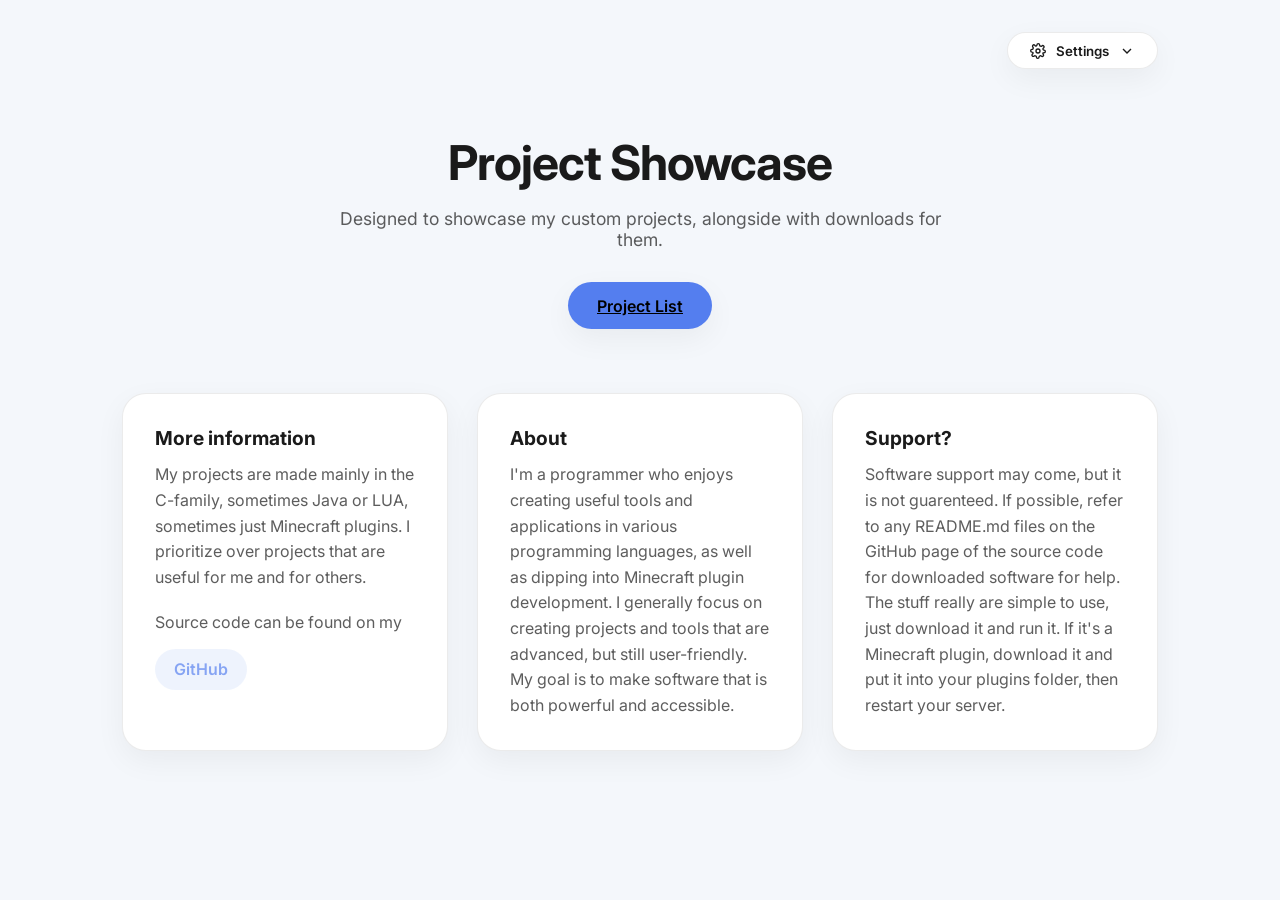
==== more_information.html @ 4d4570b8 "Add files via upload" ====
<!DOCTYPE html>
<html lang="en" data-theme="light">

<head>
    <title>More Information</title>
    <meta charset="UTF-8" />
    <meta name="viewport" content="width=device-width, initial-scale=1.0" />
    <link rel="stylesheet" href="style.css" />
    <link href="https://fonts.googleapis.com/css2?family=Inter:wght@400;500;600;700&display=swap" rel="stylesheet">
</head>

<body>
    <div class="container">
        <header class="navbar">
            <div class="logo"></div>

            <div class="settings-wrapper">
                <button class="settings-btn" id="settingsBtn">
                    <span class="settings-content">
        <svg class="settings-gear" viewBox="0 0 24 24" fill="none" stroke="currentColor" stroke-width="2">
            <circle cx="12" cy="12" r="3"></circle>
            <path d="M19.4 15a1.7 1.7 0 0 0 .33 1.82l.06.06a2 2 0 1 1-2.83 2.83l-.06-.06A1.7 1.7 0 0 0 15 19.4a1.7 1.7 0 0 0-1 .6 1.7 1.7 0 0 0-.4 1.1V21a2 2 0 1 1-4 0v-.1a1.7 1.7 0 0 0-.4-1.1 1.7 1.7 0 0 0-1-.6 1.7 1.7 0 0 0-1.82.33l-.06.06a2 2 0 1 1-2.83-2.83l.06-.06A1.7 1.7 0 0 0 4.6 15a1.7 1.7 0 0 0-.6-1 1.7 1.7 0 0 0-1.1-.4H3a2 2 0 1 1 0-4h.1a1.7 1.7 0 0 0 1.1-.4 1.7 1.7 0 0 0 .6-1 1.7 1.7 0 0 0-.33-1.82l-.06-.06A2 2 0 1 1 7.24 3.4l.06.06A1.7 1.7 0 0 0 9 4.6a1.7 1.7 0 0 0 1-.6 1.7 1.7 0 0 0 .4-1.1V3a2 2 0 1 1 4 0v.1a1.7 1.7 0 0 0 .4 1.1 1.7 1.7 0 0 0 1 .6 1.7 1.7 0 0 0 1.82-.33l.06-.06A2 2 0 1 1 20.6 7.24l-.06.06A1.7 1.7 0 0 0 19.4 9c0 .38.13.74.36 1.03.23.29.56.5.94.57H21a2 2 0 1 1 0 4h-.1a1.7 1.7 0 0 0-1.1.4c-.3.25-.52.6-.6 1z"></path>
        </svg>

        <span class="settings-text">Settings</span>

                    <svg class="settings-arrow" viewBox="0 0 24 24" fill="none" stroke="currentColor" stroke-width="2">
                        <polyline points="6 9 12 15 18 9"></polyline>
                    </svg>
                    </span>
                </button>

                <div class="settings-dropdown" id="settingsDropdown">
                    <div class="settings-item">
                        <span>Dark Mode</span>
                        <button class="theme-toggle" id="themeToggle">
                            <span class="toggle-circle"></span>
                        </button>
                    </div>

                    <br>

                    <div class="settings-item">
                        <span>Mono Mode</span>
                        <button class="theme-toggle" id="monochromeToggle">
                            <span class="toggle-circle-2"></span>
                        </button>
                    </div>

                    <br>

                    <div class="settings-item">
                        <span>Cake Mode</span>
                        <button class="theme-toggle" id="cakeToggle">
                            <span class="toggle-circle-3"></span>
                        </button>
                    </div>
                </div>
            </div>
        </header>

        <main class="hero">
            <h1>Project Showcase</h1>
            <p>Designed to showcase my custom projects, alongside with downloads for them.</p>

            <div class="buttons">
                <a class="primary-btn" href="index.html">Project List</a>
            </div>
        </main>

        <section class="cards">
            <div class="card">
                <h3>More information</h3>
                <p>My projects are made mainly in the C-family, sometimes Java or LUA, sometimes just Minecraft plugins. I prioritize over projects that are useful for me and for others.</p>
                <br>
                <p>Source code can be found on my <a href="https://github.com/GamingMaster0211">GitHub</a></p>
            </div>

            <div class="card">
                <h3>About</h3>
                <p>I'm a programmer who enjoys creating useful tools and applications in various programming languages, as well as dipping into Minecraft plugin development. I generally focus on creating projects and tools that are advanced, but still user-friendly.
                    My goal is to make software that is both powerful and accessible.</p>
            </div>

            <div class="card">
                <h3>Support?</h3>
                <p>Software support may come, but it is not guarenteed. If possible, refer to any README.md files on the GitHub page of the source code for downloaded software for help. The stuff really are simple to use, just download it and run it. If
                    it's a Minecraft plugin, download it and put it into your plugins folder, then restart your server.</p>
            </div>
        </section>
    </div>

    <br>
    <br>
    <br>
    <br>
    <br>

    <div id="cake">
        <img src="assets/cake.png" alt="Cake">
        <p>Have a slice of cake!</p>
    </div>

    <script src="script.js"></script>
</body>

</html>
---- style.css ----
:root {
    --bg: #f4f7fb;
    --text: #1a1a1a;
    --card-bg: #ffffff;
    --accent: #547eef;
    --accent-soft: rgba(37, 99, 235, 0.1);
    --border: rgba(0, 0, 0, 0.08);
    --shadow-soft: 0 10px 30px rgba(0, 0, 0, 0.05);
    --shadow-hover: 0 18px 45px rgba(0, 0, 0, 0.12);
}

[data-theme="dark"] {
    --bg: #0f1115;
    --text: #f5f5f5;
    --card-bg: #1a1d24;
    --accent: #ead64a;
    --accent-soft: rgba(234, 214, 74, 0.1);
    --border: rgba(255, 255, 255, 0.08);
    --shadow-soft: 0 10px 30px rgba(0, 0, 0, 0.6);
    --shadow-hover: 0 20px 55px rgba(0, 0, 0, 0.8);
}

[data-theme="monochrome"] {
    --bg: #323742;
    --text: #f5f5f5;
    --card-bg: #2c313d;
    --accent: #8a8f9a;
    --accent-soft: rgba(255, 255, 255, 0.08);
    --border: rgba(255, 255, 255, 0.08);
    --shadow-soft: 0 10px 30px rgba(0, 0, 0, 0.5);
    --shadow-hover: 0 20px 55px rgba(0, 0, 0, 0.15);
}

* {
    margin: 0;
    padding: 0;
    box-sizing: border-box;
    font-family: "Inter", sans-serif;
}

body {
    background: var(--bg);
    color: var(--text);
    transition: background 0.3s ease, color 0.3s ease;
}

.container {
    max-width: 1100px;
    margin: auto;
    padding: 2rem;
}

.navbar {
    display: flex;
    justify-content: space-between;
    align-items: center;
    margin-bottom: 4rem;
}

.logo {
    font-weight: 600;
    font-size: 1.2rem;
    letter-spacing: 0.5px;
}

.theme-toggle {
    width: 52px;
    height: 28px;
    background: var(--accent-soft);
    border-radius: 50px;
    border: 1px solid var(--border);
    position: relative;
    cursor: pointer;
    transition: all 0.3s ease;
}

.theme-toggle:hover {
    box-shadow: var(--shadow-soft);
}

.toggle-circle {
    width: 22px;
    height: 22px;
    background: var(--accent);
    border-radius: 50%;
    position: absolute;
    top: 2px;
    left: 3px;
    transition: all 0.3s ease;
}

.toggle-circle-2 {
    width: 22px;
    height: 22px;
    background: var(--accent);
    border-radius: 50%;
    position: absolute;
    top: 2px;
    left: 3px;
    transition: all 0.3s ease;
}

.toggle-circle-3 {
    width: 22px;
    height: 22px;
    background: var(--accent);
    border-radius: 50%;
    position: absolute;
    top: 2px;
    left: 3px;
    transition: all 0.3s ease;
}

.theme-toggle.active .toggle-circle-3 {
    transform: translateX(22px);
}

[data-theme="dark"] .toggle-circle {
    transform: translateX(22px);
}

[data-theme="monochrome"] .toggle-circle-2 {
    transform: translateX(22px);
}

.hero {
    text-align: center;
    margin-bottom: 4rem;
}

.hero h1 {
    font-size: 3rem;
    font-weight: 700;
    margin-bottom: 1rem;
    letter-spacing: -1px;
}

.hero p {
    opacity: 0.7;
    margin-bottom: 2rem;
    font-size: 1.1rem;
    max-width: 650px;
    margin-left: auto;
    margin-right: auto;
}

.buttons {
    display: flex;
    justify-content: center;
    gap: 1rem;
}

.primary-btn {
    background: var(--accent);
    color: #000;
    border: none;
    padding: 0.85rem 1.8rem;
    border-radius: 999px;
    font-weight: 600;
    cursor: pointer;
    transition: all 0.3s ease;
    box-shadow: var(--shadow-soft);
}

.primary-btn:hover {
    transform: translateY(-3px);
    box-shadow: var(--shadow-hover);
}

.secondary-btn {
    background: transparent;
    border: 1px solid var(--border);
    color: var(--text);
    padding: 0.85rem 1.8rem;
    border-radius: 999px;
    cursor: pointer;
    transition: all 0.3s ease;
}

.secondary-btn:hover {
    background: var(--accent-soft);
    transform: translateY(-2px);
}

.cards {
    display: grid;
    grid-template-columns: repeat(auto-fit, minmax(250px, 1fr));
    gap: 1.8rem;
}

.card {
    background: var(--card-bg);
    padding: 2rem;
    border-radius: 24px;
    border: 1px solid var(--border);
    box-shadow: var(--shadow-soft);
    transition: all 0.3s ease;
}

.card-sized-placeholder {
    padding: 2rem;
    border-radius: 24px;
}

.card:hover {
    transform: translateY(-8px);
    box-shadow: var(--shadow-hover);
}

.card h3 {
    margin-bottom: 0.75rem;
    font-size: 1.2rem;
}

.card p {
    opacity: 0.7;
    line-height: 1.6;
}

.card a {
    display: inline-block;
    margin-top: 0.8rem;
    padding: 0.5rem 1.2rem;
    border-radius: 999px;
    background: var(--accent-soft);
    color: var(--accent);
    text-decoration: none;
    font-weight: 600;
    transition: all 0.3s ease;
}

.card a:hover {
    background: var(--accent);
    color: #000;
    transform: translateY(-2px);
}

.section-title {
    font-size: 2rem;
    font-weight: 700;
    margin-bottom: 2rem;
    text-align: center;
}

.projects-container {
    max-width: 1032px;
    margin: 0 auto;
}

.projects-list {
    margin-top: 5rem;
}

.projects-container {
    display: flex;
    flex-direction: column;
    gap: 1.5rem;
}

.project-item {
    display: flex;
    justify-content: space-between;
    align-items: center;
    background: var(--card-bg);
    padding: 1.8rem 2rem;
    border-radius: 24px;
    border: 1px solid var(--border);
    box-shadow: var(--shadow-soft);
    transition: all 0.3s ease;
}

.project-item:hover {
    transform: translateY(-6px);
    box-shadow: var(--shadow-hover);
}

.project-details h3 {
    margin-bottom: 0.5rem;
    font-size: 1.25rem;
}

.project-details p {
    opacity: 0.7;
    margin-bottom: 0.5rem;
}

.project-meta {
    font-size: 0.85rem;
    opacity: 0.6;
}

.project-download {
    padding: 0.75rem 1.6rem;
    border-radius: 999px;
    background: var(--accent);
    color: #000;
    text-decoration: none;
    font-weight: 600;
    transition: all 0.3s ease;
    box-shadow: var(--shadow-soft);
}

.project-download:hover {
    transform: translateY(-3px);
    box-shadow: var(--shadow-hover);
}

.settings-wrapper {
    position: relative;
}

.settings-btn {
    background: var(--card-bg);
    border: 1px solid var(--border);
    padding: 0.6rem 1.4rem;
    border-radius: 999px;
    font-weight: 600;
    cursor: pointer;
    transition: all 0.3s ease;
    box-shadow: var(--shadow-soft);
    color: var(--text);
}

.settings-btn:hover {
    transform: translateY(-2px);
    box-shadow: var(--shadow-hover);
    background: var(--accent-soft);
}

.settings-dropdown {
    position: absolute;
    top: 120%;
    right: 0;
    width: 220px;
    background: var(--card-bg);
    border: 1px solid var(--border);
    border-radius: 20px;
    padding: 1.2rem;
    box-shadow: var(--shadow-hover);
    opacity: 0;
    transform: translateY(-10px);
    pointer-events: none;
    transition: all 0.25s ease;
    z-index: 100;
}

.settings-dropdown.active {
    opacity: 1;
    transform: translateY(0);
    pointer-events: all;
}

.settings-item {
    display: flex;
    justify-content: space-between;
    align-items: center;
}

.settings-content {
    display: flex;
    align-items: center;
    gap: 0.6rem;
}

.settings-gear {
    width: 16px;
    height: 16px;
}

.settings-arrow {
    width: 16px;
    height: 16px;
    transition: transform 0.3s ease;
}

.settings-dropdown.active+.settings-arrow {
    transform: rotate(180deg);
}

.settings-btn.active .settings-arrow {
    transform: rotate(180deg);
}

.project-meta {
    background: var(--accent-soft);
    color: var(--accent);
    padding: 0.3rem 0.8rem;
    border-radius: 999px;
}

.project-download:hover {
    transform: translateY(-3px) scale(1.03);
}
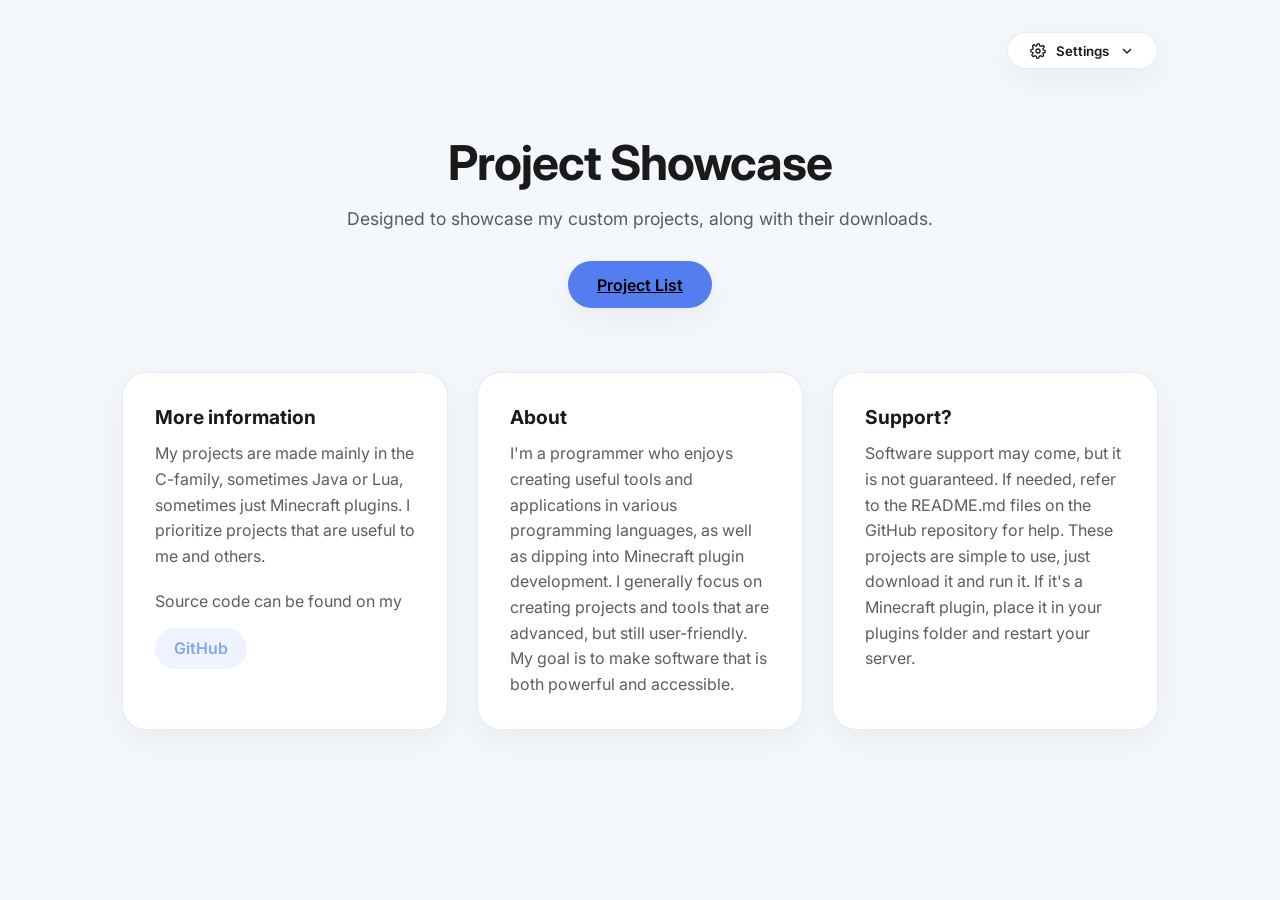
==== commit f5167bf6: "Revise content and structure of more_information.html Updated project showcase information and impro" ====
--- a/more_information.html
+++ b/more_information.html
@@ -61,7 +61,7 @@
 
         <main class="hero">
             <h1>Project Showcase</h1>
-            <p>Designed to showcase my custom projects, alongside with downloads for them.</p>
+            <p>Designed to showcase my custom projects, along with their downloads.</p>
 
             <div class="buttons">
                 <a class="primary-btn" href="index.html">Project List</a>
@@ -71,7 +71,7 @@
         <section class="cards">
             <div class="card">
                 <h3>More information</h3>
-                <p>My projects are made mainly in the C-family, sometimes Java or LUA, sometimes just Minecraft plugins. I prioritize over projects that are useful for me and for others.</p>
+                <p>My projects are made mainly in the C-family, sometimes Java or Lua, sometimes just Minecraft plugins. I prioritize projects that are useful to me and others.</p>
                 <br>
                 <p>Source code can be found on my <a href="https://github.com/GamingMaster0211">GitHub</a></p>
             </div>
@@ -84,8 +84,7 @@
 
             <div class="card">
                 <h3>Support?</h3>
-                <p>Software support may come, but it is not guarenteed. If possible, refer to any README.md files on the GitHub page of the source code for downloaded software for help. The stuff really are simple to use, just download it and run it. If
-                    it's a Minecraft plugin, download it and put it into your plugins folder, then restart your server.</p>
+                <p>Software support may come, but it is not guaranteed. If needed, refer to the README.md files on the GitHub repository for help. These projects are simple to use, just download it and run it. If it's a Minecraft plugin, place it in your plugins folder and restart your server.</p>
             </div>
         </section>
     </div>
@@ -104,4 +103,4 @@
     <script src="script.js"></script>
 </body>
 
-</html>+</html>
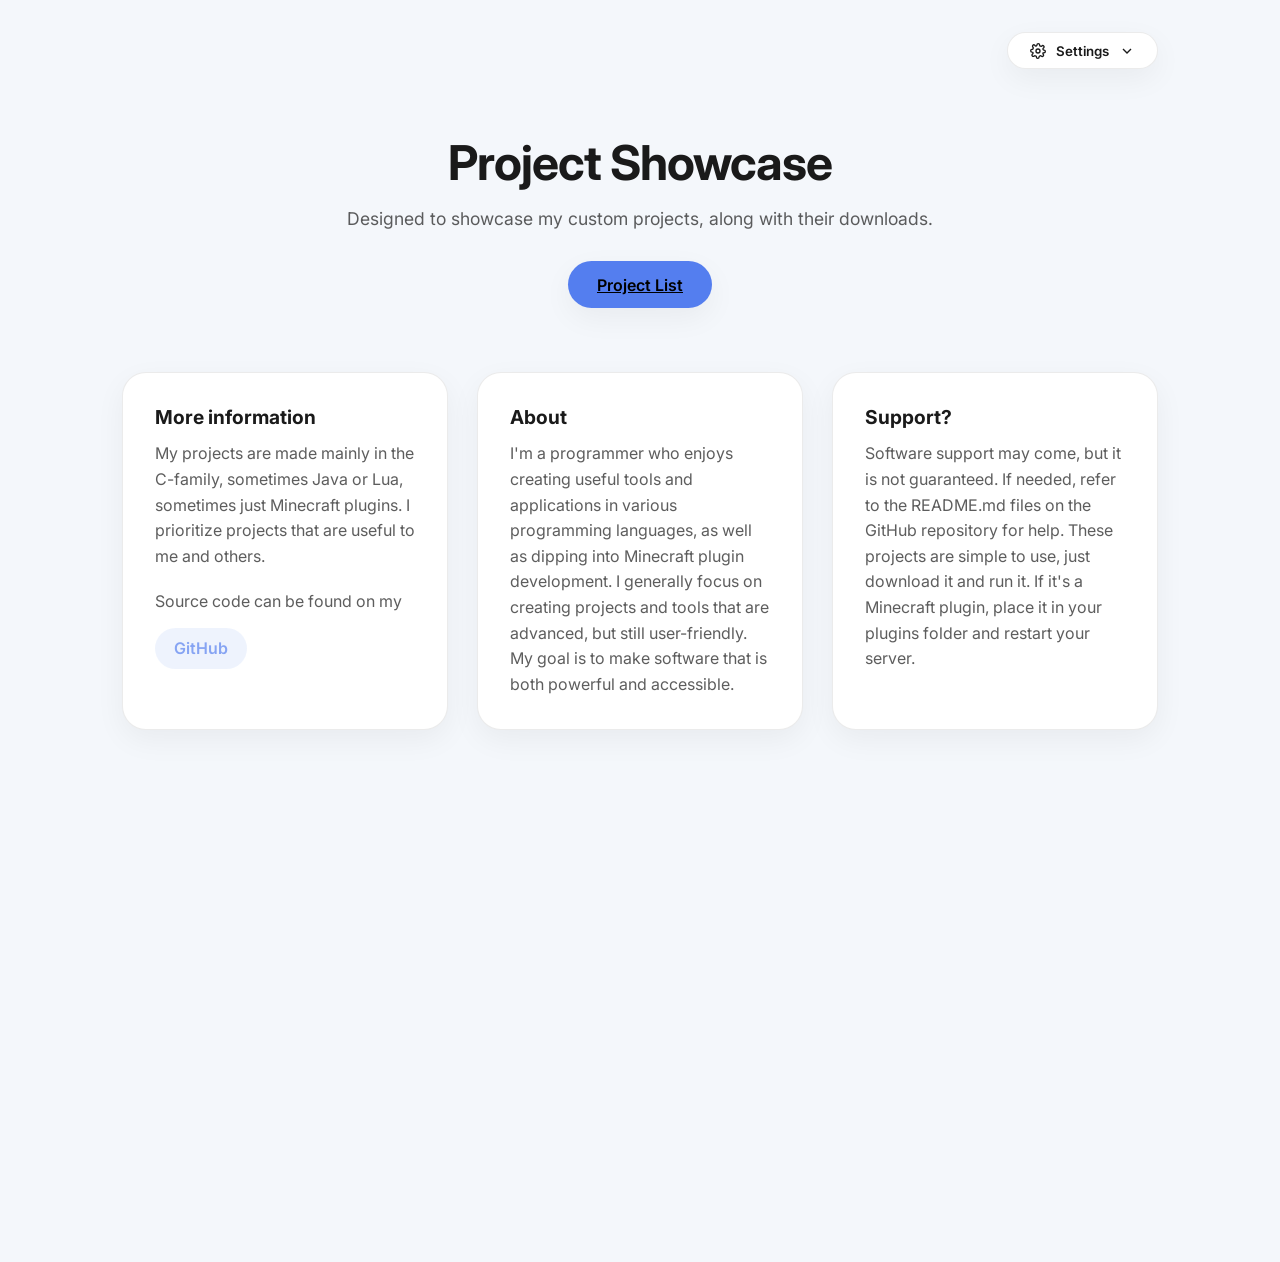
==== commit 377c8a7f: "Add confetti container to more_information.html" ====
--- a/more_information.html
+++ b/more_information.html
@@ -9,6 +9,8 @@
     <link href="https://fonts.googleapis.com/css2?family=Inter:wght@400;500;600;700&display=swap" rel="stylesheet">
 </head>
 
+<div id="confetti-container"></div>
+
 <body>
     <div class="container">
         <header class="navbar">
@@ -17,13 +19,12 @@
             <div class="settings-wrapper">
                 <button class="settings-btn" id="settingsBtn">
                     <span class="settings-content">
-        <svg class="settings-gear" viewBox="0 0 24 24" fill="none" stroke="currentColor" stroke-width="2">
-            <circle cx="12" cy="12" r="3"></circle>
-            <path d="M19.4 15a1.7 1.7 0 0 0 .33 1.82l.06.06a2 2 0 1 1-2.83 2.83l-.06-.06A1.7 1.7 0 0 0 15 19.4a1.7 1.7 0 0 0-1 .6 1.7 1.7 0 0 0-.4 1.1V21a2 2 0 1 1-4 0v-.1a1.7 1.7 0 0 0-.4-1.1 1.7 1.7 0 0 0-1-.6 1.7 1.7 0 0 0-1.82.33l-.06.06a2 2 0 1 1-2.83-2.83l.06-.06A1.7 1.7 0 0 0 4.6 15a1.7 1.7 0 0 0-.6-1 1.7 1.7 0 0 0-1.1-.4H3a2 2 0 1 1 0-4h.1a1.7 1.7 0 0 0 1.1-.4 1.7 1.7 0 0 0 .6-1 1.7 1.7 0 0 0-.33-1.82l-.06-.06A2 2 0 1 1 7.24 3.4l.06.06A1.7 1.7 0 0 0 9 4.6a1.7 1.7 0 0 0 1-.6 1.7 1.7 0 0 0 .4-1.1V3a2 2 0 1 1 4 0v.1a1.7 1.7 0 0 0 .4 1.1 1.7 1.7 0 0 0 1 .6 1.7 1.7 0 0 0 1.82-.33l.06-.06A2 2 0 1 1 20.6 7.24l-.06.06A1.7 1.7 0 0 0 19.4 9c0 .38.13.74.36 1.03.23.29.56.5.94.57H21a2 2 0 1 1 0 4h-.1a1.7 1.7 0 0 0-1.1.4c-.3.25-.52.6-.6 1z"></path>
-        </svg>
+                            <svg class="settings-gear" viewBox="0 0 24 24" fill="none" stroke="currentColor" stroke-width="2">
+                                <circle cx="12" cy="12" r="3"></circle>
+                                <path d="M19.4 15a1.7 1.7 0 0 0 .33 1.82l.06.06a2 2 0 1 1-2.83 2.83l-.06-.06A1.7 1.7 0 0 0 15 19.4a1.7 1.7 0 0 0-1 .6 1.7 1.7 0 0 0-.4 1.1V21a2 2 0 1 1-4 0v-.1a1.7 1.7 0 0 0-.4-1.1 1.7 1.7 0 0 0-1-.6 1.7 1.7 0 0 0-1.82.33l-.06.06a2 2 0 1 1-2.83-2.83l.06-.06A1.7 1.7 0 0 0 4.6 15a1.7 1.7 0 0 0-.6-1 1.7 1.7 0 0 0-1.1-.4H3a2 2 0 1 1 0-4h.1a1.7 1.7 0 0 0 1.1-.4 1.7 1.7 0 0 0 .6-1 1.7 1.7 0 0 0-.33-1.82l-.06-.06A2 2 0 1 1 7.24 3.4l.06.06A1.7 1.7 0 0 0 9 4.6a1.7 1.7 0 0 0 1-.6 1.7 1.7 0 0 0 .4-1.1V3a2 2 0 1 1 4 0v.1a1.7 1.7 0 0 0 .4 1.1 1.7 1.7 0 0 0 1 .6 1.7 1.7 0 0 0 1.82-.33l.06-.06A2 2 0 1 1 20.6 7.24l-.06.06A1.7 1.7 0 0 0 19.4 9c0 .38.13.74.36 1.03.23.29.56.5.94.57H21a2 2 0 1 1 0 4h-.1a1.7 1.7 0 0 0-1.1.4c-.3.25-.52.6-.6 1z"></path>
+                            </svg>
 
-        <span class="settings-text">Settings</span>
-
+                            <span class="settings-text">Settings</span>
                     <svg class="settings-arrow" viewBox="0 0 24 24" fill="none" stroke="currentColor" stroke-width="2">
                         <polyline points="6 9 12 15 18 9"></polyline>
                     </svg>
@@ -37,6 +38,7 @@
                             <span class="toggle-circle"></span>
                         </button>
                     </div>
+                    
 
                     <br>
 
@@ -51,8 +53,17 @@
 
                     <div class="settings-item">
                         <span>Cake Mode</span>
+                        <button class="theme-toggle" id="cakeMode">
+                            <span class="toggle-circle-3"></span>
+                        </button>
+                    </div>
+
+                    <br>
+
+                    <div class="settings-item">
+                        <span>Cake Enabled</span>
                         <button class="theme-toggle" id="cakeToggle">
-                            <span class="toggle-circle-3"></span>
+                            <span class="toggle-circle-4"></span>
                         </button>
                     </div>
                 </div>
@@ -94,6 +105,26 @@
     <br>
     <br>
     <br>
+    <br>
+    <br>
+    <br>
+    <br>
+    <br>
+    <br>
+    <br>
+    <br>
+    <br>
+    <br>
+    <br>
+    <br>
+    <br>
+    <br>
+    <br>
+    <br>
+    <br>
+    <br>
+    <br>
+    <br>
 
     <div id="cake">
         <img src="assets/cake.png" alt="Cake">
--- a/style.css
+++ b/style.css
@@ -1,3 +1,5 @@
+/* THEME */
+
 :root {
     --bg: #f4f7fb;
     --text: #1a1a1a;
@@ -31,6 +33,19 @@
     --shadow-hover: 0 20px 55px rgba(0, 0, 0, 0.15);
 }
 
+[data-theme="cake"] {
+    --bg: #d3a288;
+    --text: #fff5f7;
+    --card-bg: #3a291d;
+    --accent: #e6395f;
+    --accent-soft: rgba(230, 57, 95, 0.15);
+    --border: rgba(255, 230, 235, 0.12);
+    --shadow-soft: 0 10px 30px rgba(0, 0, 0, 0.6);
+    --shadow-hover: 0 20px 55px rgba(0, 0, 0, 0.75);
+}
+
+/* GLOBAL RESET */
+
 * {
     margin: 0;
     padding: 0;
@@ -50,6 +65,9 @@
     padding: 2rem;
 }
 
+
+/* NAV BAR */
+
 .navbar {
     display: flex;
     justify-content: space-between;
@@ -63,65 +81,8 @@
     letter-spacing: 0.5px;
 }
 
-.theme-toggle {
-    width: 52px;
-    height: 28px;
-    background: var(--accent-soft);
-    border-radius: 50px;
-    border: 1px solid var(--border);
-    position: relative;
-    cursor: pointer;
-    transition: all 0.3s ease;
-}
-
-.theme-toggle:hover {
-    box-shadow: var(--shadow-soft);
-}
-
-.toggle-circle {
-    width: 22px;
-    height: 22px;
-    background: var(--accent);
-    border-radius: 50%;
-    position: absolute;
-    top: 2px;
-    left: 3px;
-    transition: all 0.3s ease;
-}
-
-.toggle-circle-2 {
-    width: 22px;
-    height: 22px;
-    background: var(--accent);
-    border-radius: 50%;
-    position: absolute;
-    top: 2px;
-    left: 3px;
-    transition: all 0.3s ease;
-}
-
-.toggle-circle-3 {
-    width: 22px;
-    height: 22px;
-    background: var(--accent);
-    border-radius: 50%;
-    position: absolute;
-    top: 2px;
-    left: 3px;
-    transition: all 0.3s ease;
-}
-
-.theme-toggle.active .toggle-circle-3 {
-    transform: translateX(22px);
-}
-
-[data-theme="dark"] .toggle-circle {
-    transform: translateX(22px);
-}
-
-[data-theme="monochrome"] .toggle-circle-2 {
-    transform: translateX(22px);
-}
+
+/* HERO SECTION */
 
 .hero {
     text-align: center;
@@ -137,11 +98,9 @@
 
 .hero p {
     opacity: 0.7;
-    margin-bottom: 2rem;
+    margin: 0 auto 2rem auto;
     font-size: 1.1rem;
     max-width: 650px;
-    margin-left: auto;
-    margin-right: auto;
 }
 
 .buttons {
@@ -150,11 +109,14 @@
     gap: 1rem;
 }
 
-.primary-btn {
+
+/* BUTTONS */
+
+.primary-btn,
+.project-download {
     background: var(--accent);
     color: #000;
     border: none;
-    padding: 0.85rem 1.8rem;
     border-radius: 999px;
     font-weight: 600;
     cursor: pointer;
@@ -162,8 +124,18 @@
     box-shadow: var(--shadow-soft);
 }
 
-.primary-btn:hover {
-    transform: translateY(-3px);
+.primary-btn {
+    padding: 0.85rem 1.8rem;
+}
+
+.project-download {
+    padding: 0.75rem 1.6rem;
+    text-decoration: none;
+}
+
+.primary-btn:hover,
+.project-download:hover {
+    transform: translateY(-3px) scale(1.03);
     box-shadow: var(--shadow-hover);
 }
 
@@ -182,6 +154,9 @@
     transform: translateY(-2px);
 }
 
+
+/* CARDS */
+
 .cards {
     display: grid;
     grid-template-columns: repeat(auto-fit, minmax(250px, 1fr));
@@ -195,11 +170,6 @@
     border: 1px solid var(--border);
     box-shadow: var(--shadow-soft);
     transition: all 0.3s ease;
-}
-
-.card-sized-placeholder {
-    padding: 2rem;
-    border-radius: 24px;
 }
 
 .card:hover {
@@ -235,6 +205,18 @@
     transform: translateY(-2px);
 }
 
+.card-sized-placeholder {
+    padding: 2rem;
+    border-radius: 24px;
+}
+
+
+/* PROJECT LIST */
+
+.projects-list {
+    margin-top: 5rem;
+}
+
 .section-title {
     font-size: 2rem;
     font-weight: 700;
@@ -245,13 +227,6 @@
 .projects-container {
     max-width: 1032px;
     margin: 0 auto;
-}
-
-.projects-list {
-    margin-top: 5rem;
-}
-
-.projects-container {
     display: flex;
     flex-direction: column;
     gap: 1.5rem;
@@ -286,24 +261,13 @@
 
 .project-meta {
     font-size: 0.85rem;
-    opacity: 0.6;
-}
-
-.project-download {
-    padding: 0.75rem 1.6rem;
+    background: var(--accent-soft);
+    color: var(--accent);
+    padding: 0.3rem 0.8rem;
     border-radius: 999px;
-    background: var(--accent);
-    color: #000;
-    text-decoration: none;
-    font-weight: 600;
-    transition: all 0.3s ease;
-    box-shadow: var(--shadow-soft);
-}
-
-.project-download:hover {
-    transform: translateY(-3px);
-    box-shadow: var(--shadow-hover);
-}
+}
+
+/* SETTINGS DROPDOWN */
 
 .settings-wrapper {
     position: relative;
@@ -362,32 +326,77 @@
     gap: 0.6rem;
 }
 
-.settings-gear {
-    width: 16px;
-    height: 16px;
-}
-
+.settings-gear,
 .settings-arrow {
     width: 16px;
     height: 16px;
-    transition: transform 0.3s ease;
-}
-
-.settings-dropdown.active+.settings-arrow {
-    transform: rotate(180deg);
 }
 
 .settings-btn.active .settings-arrow {
     transform: rotate(180deg);
 }
 
-.project-meta {
+/* THEME TOGGLE */
+
+.theme-toggle {
+    width: 52px;
+    height: 28px;
     background: var(--accent-soft);
-    color: var(--accent);
-    padding: 0.3rem 0.8rem;
-    border-radius: 999px;
-}
-
-.project-download:hover {
-    transform: translateY(-3px) scale(1.03);
-}
+    border-radius: 50px;
+    border: 1px solid var(--border);
+    position: relative;
+    cursor: pointer;
+    transition: all 0.3s ease;
+}
+
+.theme-toggle:hover {
+    box-shadow: var(--shadow-soft);
+}
+
+.toggle-circle,
+.toggle-circle-2,
+.toggle-circle-3,
+.toggle-circle-4 {
+    width: 22px;
+    height: 22px;
+    background: var(--accent);
+    border-radius: 50%;
+    position: absolute;
+    top: 2px;
+    left: 3px;
+    transition: all 0.3s ease;
+}
+
+[data-theme="dark"] .toggle-circle,
+[data-theme="monochrome"] .toggle-circle-2,
+[data-theme="cake"] .toggle-circle-3,
+.theme-toggle.active .toggle-circle-4 {
+    transform: translateX(22px);
+}
+
+/* EFFECTS */
+
+body {
+    opacity: 0;
+    transition: opacity 0.4s ease;
+}
+
+body.fade-in {
+    opacity: 1;
+}
+
+body.fade-out {
+    opacity: 0;
+}
+
+/* MISC */
+
+.warning-title {
+    color: #e6be39;
+    text-align: center;
+}
+
+.error-title {
+    color: #e63939;
+    text-align: center;
+}
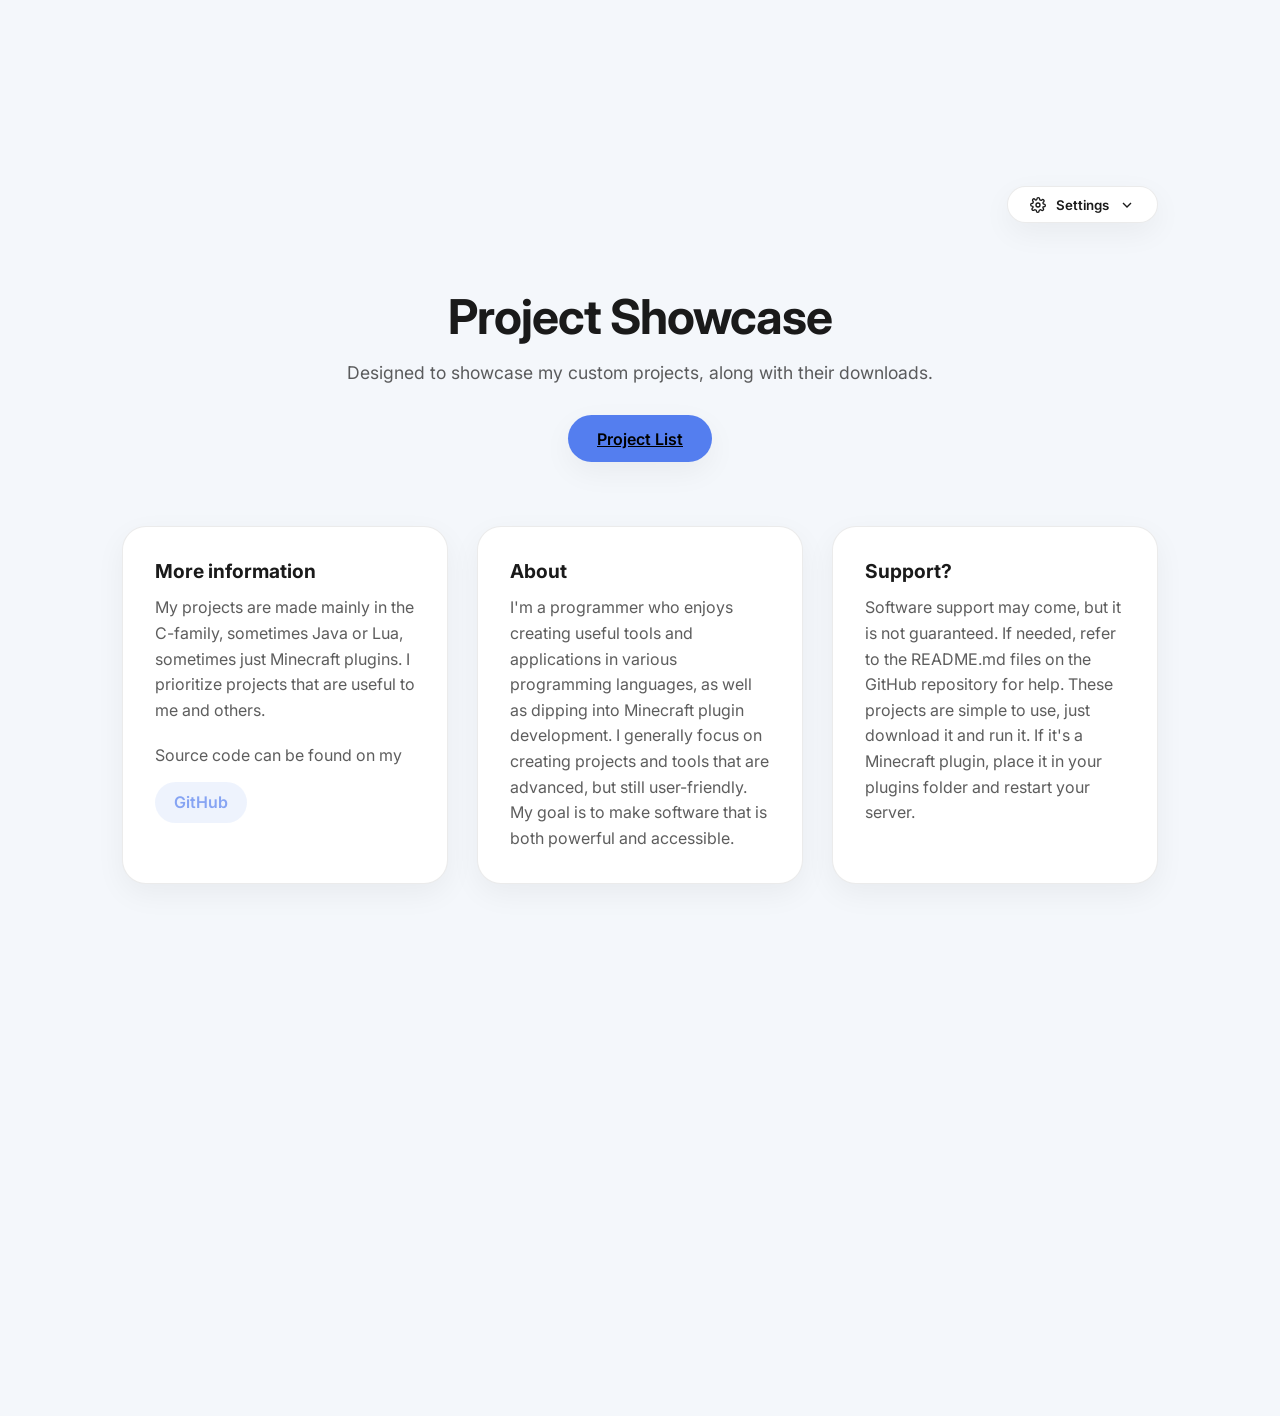
==== commit f24d3b1d: "Update more_information.html" ====
--- a/more_information.html
+++ b/more_information.html
@@ -12,6 +12,8 @@
 <div id="confetti-container"></div>
 
 <body>
+    <canvas id="galaxy-bg"></canvas>
+    
     <div class="container">
         <header class="navbar">
             <div class="logo"></div>
--- a/style.css
+++ b/style.css
@@ -400,3 +400,21 @@
     color: #e63939;
     text-align: center;
 }
+
+/* CONFETTI */
+
+#confetti-container {
+    position: fixed;
+    inset: 0;
+    pointer-events: none;
+    overflow: hidden;
+    z-index: 9999;
+}
+
+.confetti {
+    position: absolute;
+    width: 8px;
+    height: 14px;
+    opacity: 0.95;
+    will-change: transform;
+}
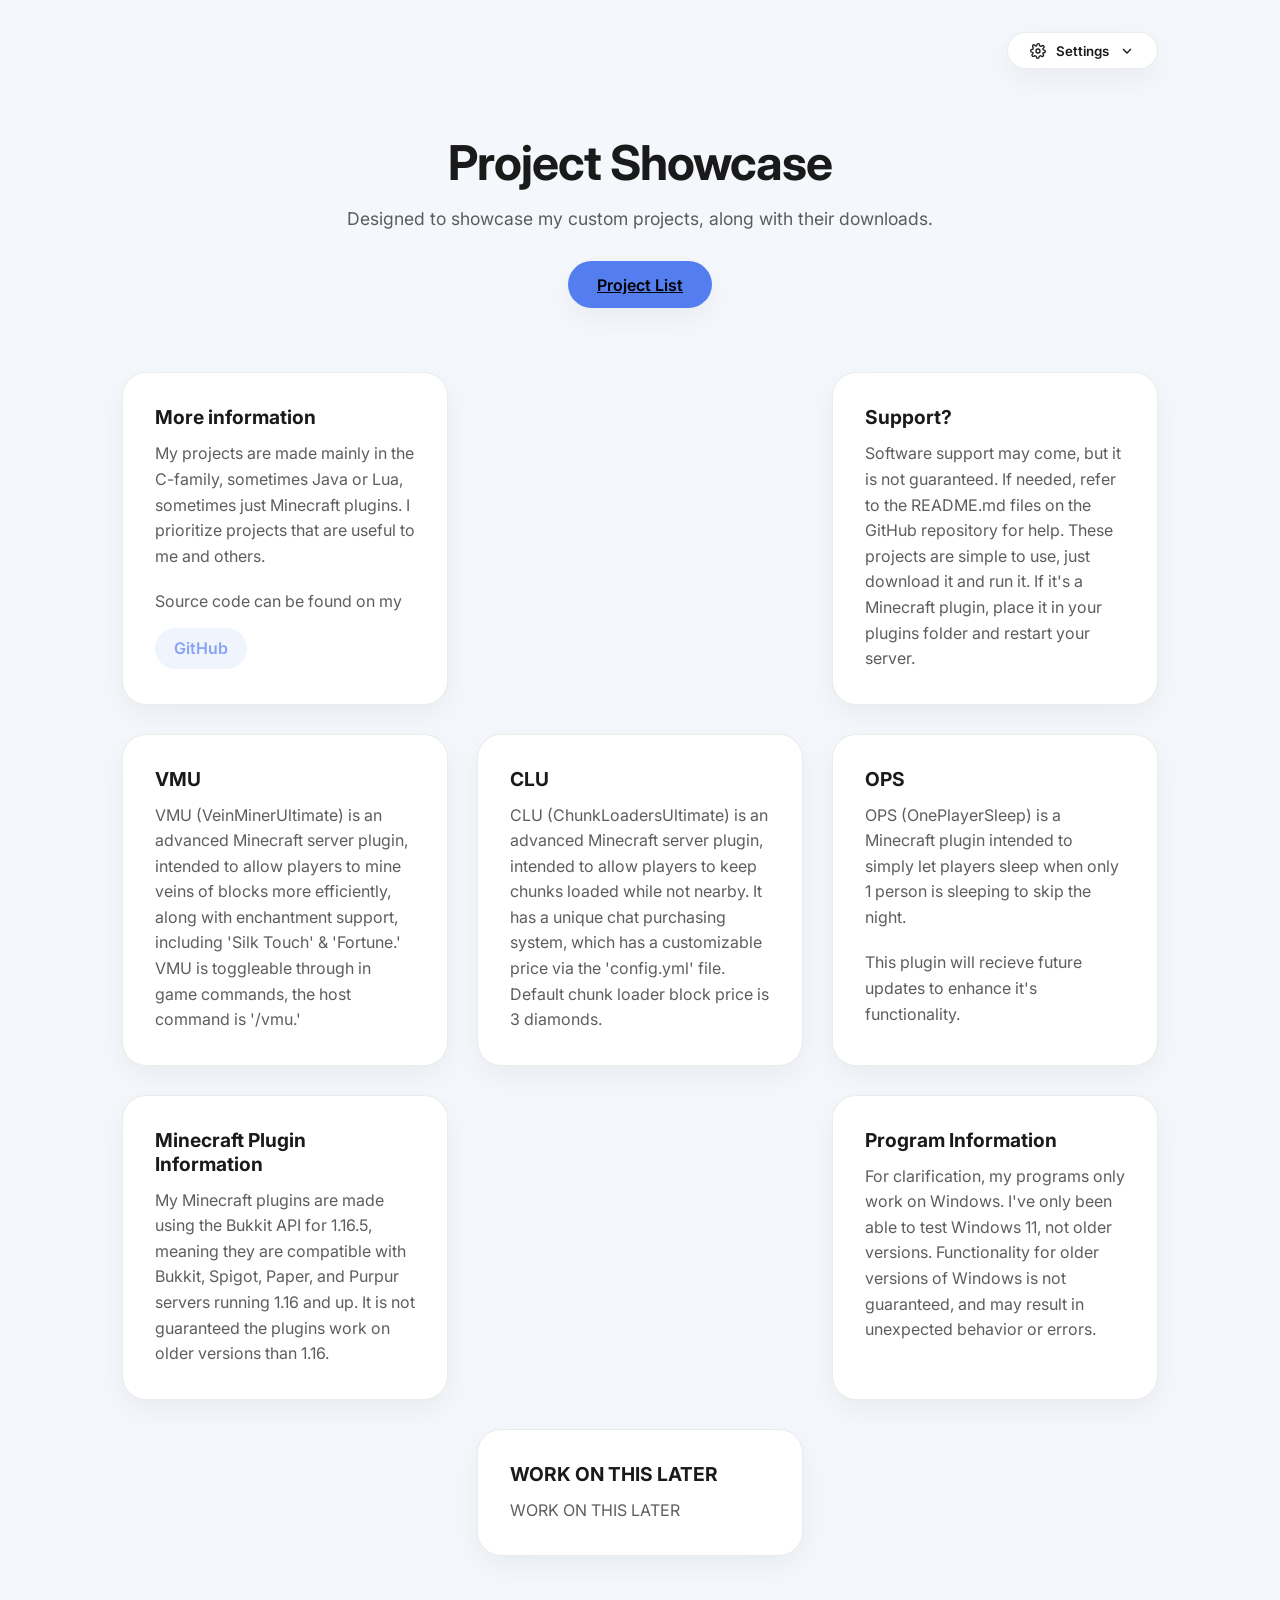
==== commit ca8857d8: "Update more_information.html" ====
--- a/more_information.html
+++ b/more_information.html
@@ -82,22 +82,57 @@
         </main>
 
         <section class="cards">
+
             <div class="card">
                 <h3>More information</h3>
                 <p>My projects are made mainly in the C-family, sometimes Java or Lua, sometimes just Minecraft plugins. I prioritize projects that are useful to me and others.</p>
                 <br>
                 <p>Source code can be found on my <a href="https://github.com/GamingMaster0211">GitHub</a></p>
             </div>
-
-            <div class="card">
-                <h3>About</h3>
-                <p>I'm a programmer who enjoys creating useful tools and applications in various programming languages, as well as dipping into Minecraft plugin development. I generally focus on creating projects and tools that are advanced, but still user-friendly.
-                    My goal is to make software that is both powerful and accessible.</p>
-            </div>
+            
+            <div class="card-sized-placeholder"></div>
 
             <div class="card">
                 <h3>Support?</h3>
                 <p>Software support may come, but it is not guaranteed. If needed, refer to the README.md files on the GitHub repository for help. These projects are simple to use, just download it and run it. If it's a Minecraft plugin, place it in your plugins folder and restart your server.</p>
+            </div>
+
+            
+            <div class="card">
+                <h3>VMU</h3>
+                <p>VMU (VeinMinerUltimate) is an advanced Minecraft server plugin, intended to allow players to mine veins of blocks more efficiently, along with enchantment support, including 'Silk Touch' & 'Fortune.' VMU is toggleable through in game commands, the host command is '/vmu.'</p>
+            </div>
+
+            <div class="card">
+                <h3>CLU</h3>
+                <p>CLU (ChunkLoadersUltimate) is an advanced Minecraft server plugin, intended to allow players to keep chunks loaded while not nearby. It has a unique chat purchasing system, which has a customizable price via the 'config.yml' file. Default chunk loader block price is 3 diamonds.</p>
+            </div>
+
+            <div class="card">
+                <h3>OPS</h3>
+                <p>OPS (OnePlayerSleep) is a Minecraft plugin intended to simply let players sleep when only 1 person is sleeping to skip the night.</p>
+                <br>
+                <p>This plugin will recieve future updates to enhance it's functionality.</p>
+            </div>
+
+            
+            <div class="card">
+                <h3>Minecraft Plugin Information</h3>
+                <p>My Minecraft plugins are made using the Bukkit API for 1.16.5, meaning they are compatible with Bukkit, Spigot, Paper, and Purpur servers running 1.16 and up. It is not guaranteed the plugins work on older versions than 1.16.</p>
+            </div>
+
+            <div class="card-sized-placeholder"></div>
+
+            <div class="card">
+                <h3>Program Information</h3>
+                <p>For clarification, my programs only work on Windows. I've only been able to test Windows 11, not older versions. Functionality for older versions of Windows is not guaranteed, and may result in unexpected behavior or errors.</p>
+            </div>
+
+            <div class="card-sized-placeholder"></div>
+
+            <div class="card">
+                <h3>WORK ON THIS LATER</h3>
+                <p>WORK ON THIS LATER</p>
             </div>
         </section>
     </div>
--- a/style.css
+++ b/style.css
@@ -40,6 +40,17 @@
     --accent: #e6395f;
     --accent-soft: rgba(230, 57, 95, 0.15);
     --border: rgba(255, 230, 235, 0.12);
+    --shadow-soft: 0 10px 30px rgba(0, 0, 0, 0.6);
+    --shadow-hover: 0 20px 55px rgba(0, 0, 0, 0.75);
+}
+
+[data-theme="galaxy"] {
+    --bg: #7025bb;
+    --text: #fff5f7;
+    --card-bg: #59139e;
+    --accent: #b175ff94;
+    --accent-soft: rgba(165, 97, 255, 0.25);
+    --border: rgba(165, 97, 255, 0.25);
     --shadow-soft: 0 10px 30px rgba(0, 0, 0, 0.6);
     --shadow-hover: 0 20px 55px rgba(0, 0, 0, 0.75);
 }
@@ -389,10 +400,17 @@
     opacity: 0;
 }
 
+#galaxy-bg {
+    position: fixed;
+    inset: 0;
+    z-index: -1;
+    pointer-events: none;
+}
+
 /* MISC */
 
 .warning-title {
-    color: #e6be39;
+    color: #ead64a;
     text-align: center;
 }
 
